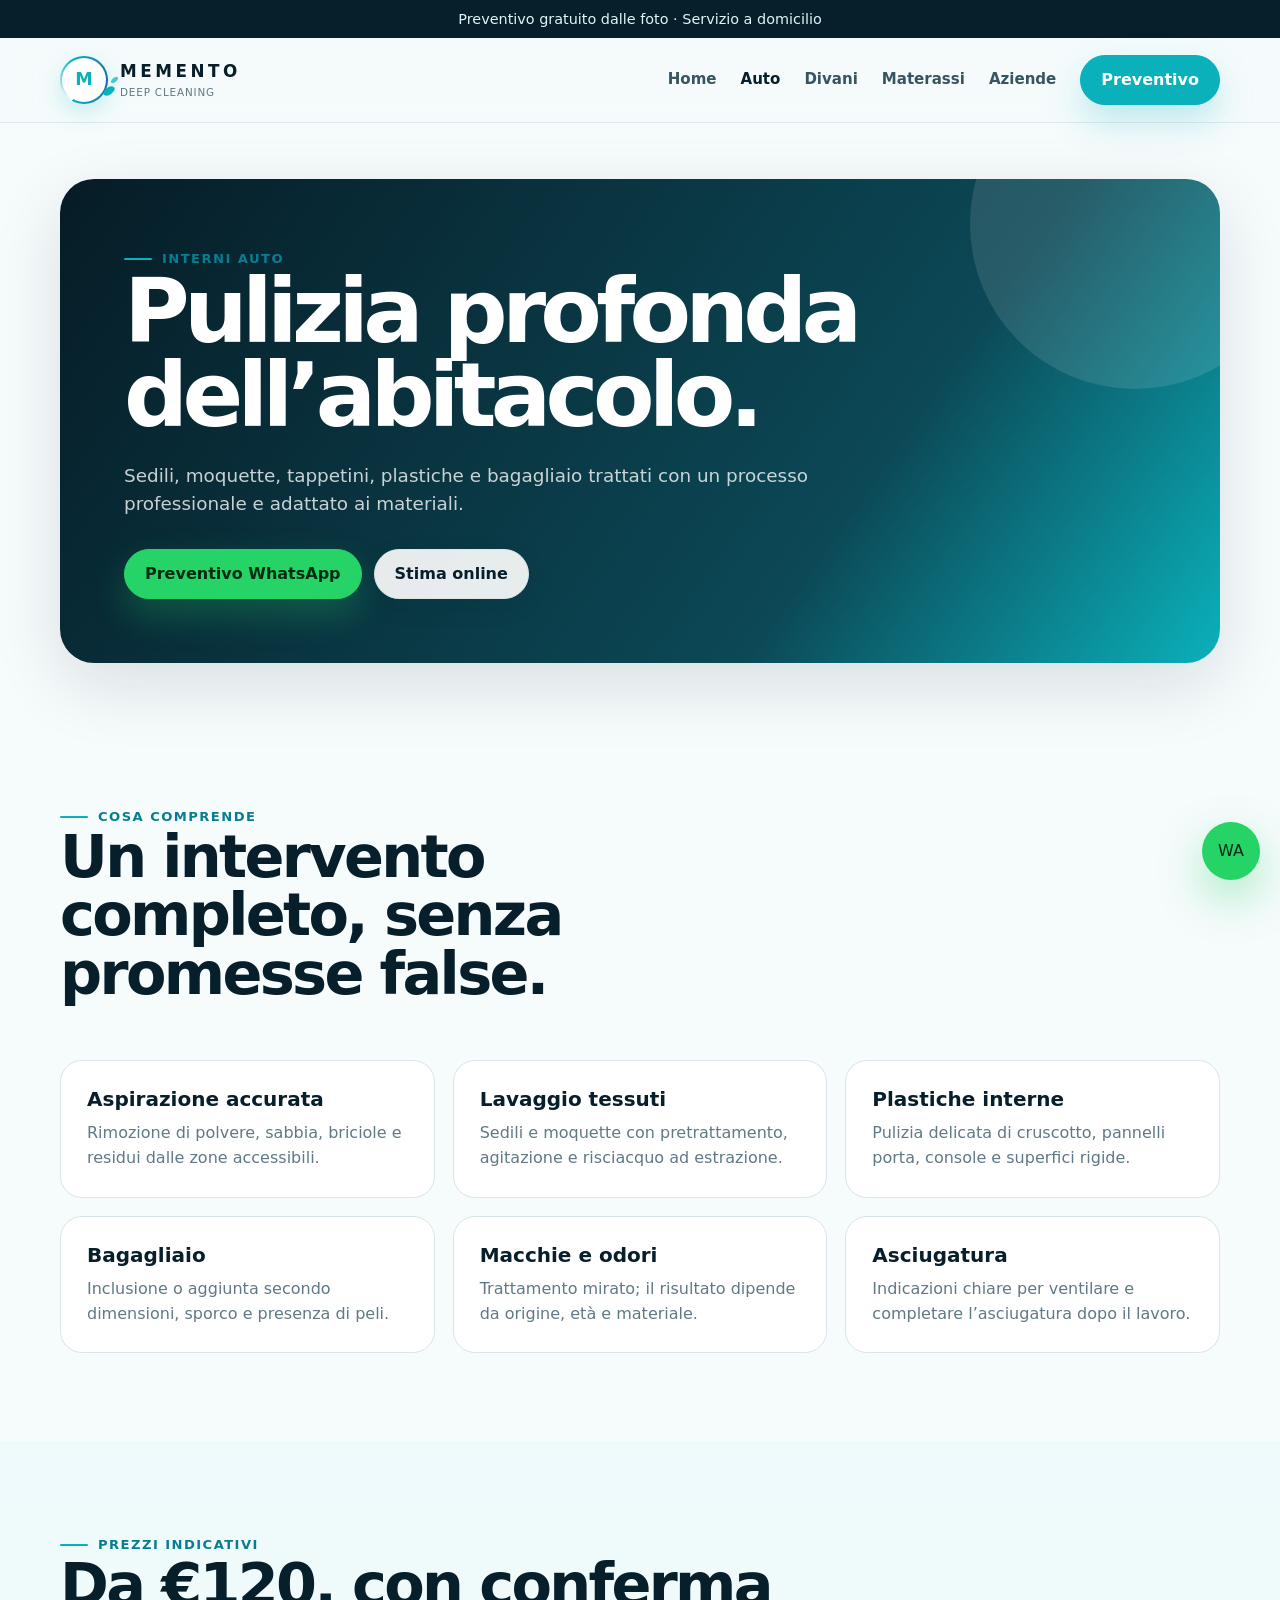
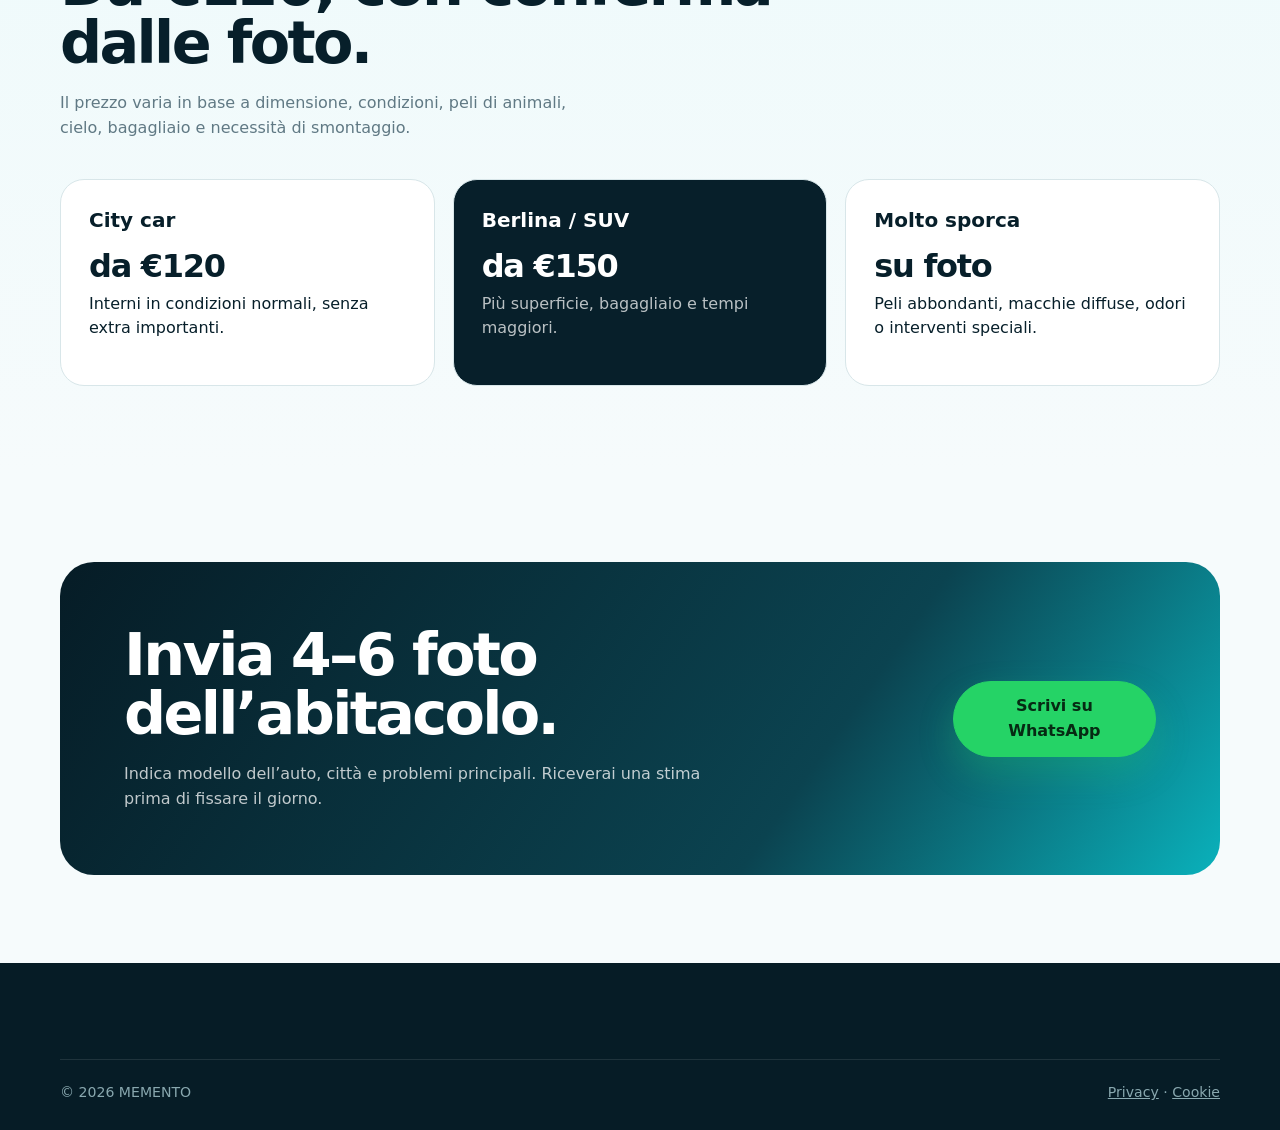
==== auto.html @ dbc5f95f "Add files via upload" ====
<!doctype html><html lang="it"><head><meta charset="utf-8"><meta name="viewport" content="width=device-width,initial-scale=1"><meta name="description" content="Pulizia professionale degli interni auto a domicilio tra Mantova, Brescia e Lago di Garda."><title>Interni auto | MEMENTO</title><link rel="stylesheet" href="styles.css"></head><body><div class="topbar"><div class="wrap">Preventivo gratuito dalle foto · Servizio a domicilio</div></div><header><div class="wrap nav"><a class="brand" href="index.html"><span class="brand-mark"><span>M</span></span><span class="brand-copy"><span class="brand-name">MEMENTO</span><span class="brand-sub">DEEP CLEANING</span></span></a><nav class="nav-links"><a href="index.html">Home</a><a class="active" href="auto.html">Auto</a><a href="divani.html">Divani</a><a href="materassi.html">Materassi</a><a href="aziende.html">Aziende</a><a class="btn primary" href="index.html#preventivo">Preventivo</a></nav><button class="menu-btn" aria-label="Apri menu" aria-expanded="false"><span></span></button></div></header><nav class="mobile-menu"><a href="index.html">Home</a><a href="auto.html">Interni auto</a><a href="divani.html">Divani</a><a href="materassi.html">Materassi</a><a href="aziende.html">Aziende</a></nav><main><section class="page-hero"><div class="wrap page-hero-shell"><span class="eyebrow">Interni auto</span><h1>Pulizia profonda dell’abitacolo.</h1><p>Sedili, moquette, tappetini, plastiche e bagagliaio trattati con un processo professionale e adattato ai materiali.</p><div class="hero-actions"><button class="btn wa js-wa" data-wa-message="Ciao, vorrei un preventivo per la pulizia degli interni auto. Posso inviare le foto?">Preventivo WhatsApp</button><a class="btn" href="index.html#preventivo?service=auto">Stima online</a></div></div></section><section class="section"><div class="wrap"><div class="section-head"><div><span class="eyebrow">Cosa comprende</span><h2>Un intervento completo, senza promesse false.</h2></div></div><div class="feature-grid"><div class="feature"><h3>Aspirazione accurata</h3><p>Rimozione di polvere, sabbia, briciole e residui dalle zone accessibili.</p></div><div class="feature"><h3>Lavaggio tessuti</h3><p>Sedili e moquette con pretrattamento, agitazione e risciacquo ad estrazione.</p></div><div class="feature"><h3>Plastiche interne</h3><p>Pulizia delicata di cruscotto, pannelli porta, console e superfici rigide.</p></div><div class="feature"><h3>Bagagliaio</h3><p>Inclusione o aggiunta secondo dimensioni, sporco e presenza di peli.</p></div><div class="feature"><h3>Macchie e odori</h3><p>Trattamento mirato; il risultato dipende da origine, età e materiale.</p></div><div class="feature"><h3>Asciugatura</h3><p>Indicazioni chiare per ventilare e completare l’asciugatura dopo il lavoro.</p></div></div></div></section><section class="section soft"><div class="wrap"><div class="section-head"><div><span class="eyebrow">Prezzi indicativi</span><h2>Da €120, con conferma dalle foto.</h2><p>Il prezzo varia in base a dimensione, condizioni, peli di animali, cielo, bagagliaio e necessità di smontaggio.</p></div></div><div class="pricing"><div class="price-card"><h3>City car</h3><div class="price-big">da €120</div><p>Interni in condizioni normali, senza extra importanti.</p></div><div class="price-card highlight"><h3>Berlina / SUV</h3><div class="price-big">da €150</div><p>Più superficie, bagagliaio e tempi maggiori.</p></div><div class="price-card"><h3>Molto sporca</h3><div class="price-big">su foto</div><p>Peli abbondanti, macchie diffuse, odori o interventi speciali.</p></div></div></div></section><section class="section"><div class="wrap cta"><div><h2>Invia 4–6 foto dell’abitacolo.</h2><p>Indica modello dell’auto, città e problemi principali. Riceverai una stima prima di fissare il giorno.</p></div><button class="btn wa js-wa" data-wa-message="Ciao, vorrei un preventivo per gli interni auto. Modello: ____. Zona: ____. Posso inviare le foto?">Scrivi su WhatsApp</button></div></section></main><footer><div class="wrap"><div class="footer-bottom"><span>© <span id="year"></span> MEMENTO</span><span><a href="privacy.html">Privacy</a> · <a href="cookie.html">Cookie</a></span></div></div></footer><button class="floating-wa js-wa" data-wa-message="Ciao, vorrei un preventivo per gli interni auto.">WA</button><div class="modal" id="wa-modal"><div class="modal-card"><div class="modal-head"><div><span class="eyebrow">WhatsApp</span><h3>Messaggio pronto</h3></div><button class="modal-close" id="wa-close">×</button></div><div class="message" id="wa-message"></div><div class="modal-actions"><button class="btn primary" id="wa-copy">Copia messaggio</button></div></div></div><div class="toast" id="toast"></div><script src="app.js"></script></body></html>
---- styles.css ----
:root{--ink:#071f2a;--ink2:#123844;--muted:#607984;--line:#d8e6e9;--paper:#f6fbfc;--card:#fff;--brand:#0ab1bb;--brand-dark:#087d91;--brand-soft:#dff7f8;--green:#25d366;--shadow:0 22px 70px rgba(7,31,42,.12);--radius:26px;--wrap:min(1160px,calc(100% - 36px))}*{box-sizing:border-box}html{scroll-behavior:smooth}body{margin:0;background:var(--paper);color:var(--ink);font-family:Inter,ui-sans-serif,system-ui,-apple-system,BlinkMacSystemFont,"Segoe UI",sans-serif;line-height:1.55;-webkit-font-smoothing:antialiased}body.menu-open{overflow:hidden}a{color:inherit}img,svg{display:block;max-width:100%}button,input,select,textarea{font:inherit}.wrap{width:var(--wrap);margin-inline:auto}.section{padding:88px 0}.soft{background:linear-gradient(180deg,#eefafb 0%,var(--paper) 100%)}.eyebrow{display:inline-flex;align-items:center;gap:10px;font-size:.82rem;font-weight:850;letter-spacing:.11em;text-transform:uppercase;color:var(--brand-dark)}.eyebrow:before{content:"";width:28px;height:2px;border-radius:99px;background:var(--brand)}h1,h2,h3,p{margin-top:0}h1{font-size:clamp(3rem,7vw,6rem);line-height:.94;letter-spacing:-.064em;font-weight:680;margin-bottom:24px}h2{font-size:clamp(2.1rem,4.6vw,4rem);line-height:1;letter-spacing:-.045em;font-weight:680;margin-bottom:18px}h3{font-size:1.25rem;line-height:1.2;margin-bottom:10px}.lead{font-size:clamp(1.04rem,1.4vw,1.22rem);color:var(--muted);max-width:62ch}.section-head{display:flex;justify-content:space-between;align-items:end;gap:32px;margin-bottom:38px}.section-head>div:first-child{max-width:730px}.section-head p{max-width:54ch;color:var(--muted);margin-bottom:0}.btn{display:inline-flex;align-items:center;justify-content:center;gap:10px;min-height:48px;padding:12px 20px;border:1px solid var(--line);border-radius:999px;background:rgba(255,255,255,.9);color:var(--ink);font-weight:780;text-decoration:none;transition:.2s ease;box-shadow:0 8px 28px rgba(7,31,42,.06);cursor:pointer}.btn:hover{transform:translateY(-2px);border-color:#b9d7dc;background:#fff}.btn.primary{background:var(--brand);border-color:var(--brand);color:#fff;box-shadow:0 16px 35px rgba(10,177,187,.25)}.btn.primary:hover{background:#079ba5}.btn.dark{background:var(--ink);border-color:var(--ink);color:#fff}.btn.wa{background:var(--green);border-color:var(--green);color:#062a13;box-shadow:0 16px 35px rgba(37,211,102,.25)}.btn svg{width:19px;height:19px}.topbar{background:var(--ink);color:#dff6f8;font-size:.9rem}.topbar .wrap{min-height:38px;display:flex;align-items:center;justify-content:center;text-align:center}header{position:sticky;top:0;z-index:50;background:rgba(246,251,252,.9);backdrop-filter:blur(18px);border-bottom:1px solid rgba(216,230,233,.8)}.nav{height:84px;display:flex;align-items:center;justify-content:space-between;gap:24px}.brand{display:inline-flex;align-items:center;gap:12px;text-decoration:none;min-width:max-content}.brand-mark{width:48px;height:48px;border-radius:50%;padding:2px;background:conic-gradient(from 210deg,#fff,var(--brand),#1268aa,var(--brand));position:relative;box-shadow:0 8px 25px rgba(10,177,187,.22)}.brand-mark:after,.brand-mark:before{content:"";position:absolute;background:var(--brand);border-radius:70% 30% 70% 30%}.brand-mark:after{width:8px;height:12px;right:-5px;bottom:7px;transform:rotate(35deg)}.brand-mark:before{width:5px;height:8px;right:-9px;bottom:20px;transform:rotate(35deg);opacity:.7}.brand-mark span{height:100%;display:grid;place-items:center;border-radius:inherit;background:#fff;color:var(--brand);font-weight:900;font-size:1.1rem}.brand-copy{display:grid;line-height:1}.brand-name{font-size:1.05rem;letter-spacing:.21em;font-weight:900}.brand-sub{font-size:.65rem;letter-spacing:.08em;color:var(--muted);margin-top:7px}.nav-links{display:flex;align-items:center;gap:24px}.nav-links>a:not(.btn){text-decoration:none;color:#375560;font-weight:720;font-size:.94rem}.nav-links>a:not(.btn):hover,.nav-links>a.active{color:var(--ink)}.menu-btn{display:none;width:46px;height:46px;border-radius:50%;border:1px solid var(--line);background:#fff;align-items:center;justify-content:center}.menu-btn span,.menu-btn:before,.menu-btn:after{content:"";display:block;width:20px;height:2px;background:var(--ink);border-radius:4px;transition:.2s}.menu-btn span{margin:4px 0}.mobile-menu{display:none}.hero{padding:34px 0 58px}.hero-shell{min-height:680px;border-radius:36px;overflow:hidden;background:linear-gradient(125deg,#061c26 0%,#0c3c49 56%,#10aeb7 100%);box-shadow:var(--shadow);position:relative;isolation:isolate}.hero-shell:before{content:"";position:absolute;inset:0;background:radial-gradient(circle at 80% 18%,rgba(255,255,255,.22),transparent 24%),radial-gradient(circle at 74% 75%,rgba(50,229,236,.22),transparent 32%);z-index:-1}.hero-grid{min-height:680px;display:grid;grid-template-columns:1.03fr .97fr;align-items:center;gap:24px;padding:64px}.hero-copy{color:#fff;max-width:690px}.hero-copy .eyebrow{color:#9ff5f6}.hero-copy h1{max-width:11ch}.hero-copy p{font-size:1.16rem;color:rgba(255,255,255,.78);max-width:59ch}.hero-actions{display:flex;flex-wrap:wrap;gap:12px;margin-top:30px}.hero-proof{display:flex;flex-wrap:wrap;gap:14px 24px;margin-top:28px;color:rgba(255,255,255,.8);font-size:.95rem}.hero-proof b{color:#8af4d2}.hero-visual{position:relative;align-self:stretch;min-height:540px}.clean-card{position:absolute;right:4%;top:9%;width:min(430px,92%);aspect-ratio:4/5;border-radius:34px;background:linear-gradient(145deg,#f8ffff,#d7f6f7);box-shadow:0 30px 80px rgba(0,0,0,.28);overflow:hidden;border:1px solid rgba(255,255,255,.55)}.clean-card:before{content:"";position:absolute;inset:0;background:linear-gradient(90deg,rgba(54,74,78,.36) 0 43%,transparent 43%);mix-blend-mode:multiply;opacity:.44}.sofa{position:absolute;left:8%;right:8%;bottom:10%;height:46%}.sofa>*{position:absolute;background:#edf8f8;border:1px solid #c4dde0;box-shadow:inset 0 -20px 36px rgba(28,96,106,.08)}.sofa-back{left:8%;right:8%;top:0;height:54%;border-radius:26px 26px 13px 13px}.sofa-seat{left:9%;right:9%;top:46%;height:35%;border-radius:12px 12px 24px 24px}.sofa-arm{width:19%;height:55%;bottom:2%;border-radius:19px}.sofa-arm.left{left:0}.sofa-arm.right{right:0}.stain{position:absolute;border-radius:50%;background:rgba(85,74,55,.27);filter:blur(2px)}.stain.one{width:74px;height:42px;left:23%;top:47%;transform:rotate(-18deg)}.stain.two{width:42px;height:28px;left:13%;top:24%;transform:rotate(15deg)}.clean-line{position:absolute;top:0;bottom:0;left:43%;width:3px;background:rgba(255,255,255,.85);box-shadow:0 0 28px rgba(255,255,255,.8)}.clean-line:after{content:"PRIMA / DOPO";position:absolute;top:28px;left:50%;transform:translateX(-50%);background:#fff;color:var(--ink);font-size:.7rem;font-weight:900;letter-spacing:.1em;white-space:nowrap;padding:8px 12px;border-radius:999px}.bubble{position:absolute;border-radius:50%;border:1px solid rgba(255,255,255,.55);background:rgba(255,255,255,.12);backdrop-filter:blur(6px)}.bubble.b1{width:94px;height:94px;right:1%;bottom:12%}.bubble.b2{width:52px;height:52px;left:8%;top:14%}.bubble.b3{width:26px;height:26px;right:12%;top:5%}.trust-strip{display:grid;grid-template-columns:repeat(4,1fr);gap:1px;margin-top:22px;border:1px solid var(--line);border-radius:24px;overflow:hidden;background:var(--line)}.trust-item{background:#fff;padding:22px 24px}.trust-item strong{display:block;font-size:1.02rem}.trust-item span{display:block;color:var(--muted);font-size:.9rem;margin-top:5px}.cards{display:grid;grid-template-columns:repeat(3,1fr);gap:20px}.service-card{display:flex;flex-direction:column;min-height:440px;border-radius:var(--radius);background:var(--card);border:1px solid var(--line);overflow:hidden;box-shadow:0 15px 50px rgba(7,31,42,.07);text-decoration:none;transition:.2s}.service-card:hover{transform:translateY(-5px);box-shadow:0 24px 70px rgba(7,31,42,.12)}.service-visual{height:220px;position:relative;overflow:hidden;background:linear-gradient(135deg,#dff7f8,#a9e8ec)}.service-visual.auto{background:linear-gradient(135deg,#dbeaf3,#6fb4cf)}.service-visual.mattress{background:linear-gradient(135deg,#f2efff,#b7abe8)}.service-visual:before{content:"";position:absolute;inset:18% 10%;border-radius:28px;background:rgba(255,255,255,.55);box-shadow:inset 0 0 0 1px rgba(255,255,255,.65),0 20px 45px rgba(7,31,42,.13)}.service-visual:after{content:"";position:absolute;left:20%;right:20%;bottom:20%;height:28%;border-radius:14px;background:rgba(255,255,255,.82);box-shadow:0 10px 22px rgba(7,31,42,.12)}.service-card-body{display:flex;flex:1;flex-direction:column;padding:26px}.price{font-size:1.1rem;font-weight:900;color:var(--brand-dark);margin-bottom:12px}.service-card p{color:var(--muted)}.service-card .arrow{margin-top:auto;font-weight:850;color:var(--brand-dark)}.b2b{display:grid;grid-template-columns:.9fr 1.1fr;gap:24px;align-items:stretch}.b2b-copy,.b2b-panel{border-radius:32px;padding:44px;border:1px solid var(--line);background:#fff;box-shadow:0 15px 50px rgba(7,31,42,.07)}.b2b-panel{background:var(--ink);color:#fff}.b2b-panel p{color:rgba(255,255,255,.72)}.check-grid{display:grid;grid-template-columns:repeat(2,1fr);gap:12px;margin-top:28px}.check{padding:15px 16px;border-radius:16px;background:rgba(255,255,255,.08);border:1px solid rgba(255,255,255,.11);font-weight:720}.steps{display:grid;grid-template-columns:repeat(4,1fr);gap:18px;counter-reset:step}.step{padding:26px;border-radius:22px;background:#fff;border:1px solid var(--line);counter-increment:step}.step:before{content:"0" counter(step);display:block;font-weight:900;color:var(--brand);margin-bottom:22px}.compare-shell{display:grid;grid-template-columns:1fr 1fr;gap:24px;align-items:center}.compare{height:480px;border-radius:30px;position:relative;overflow:hidden;background:linear-gradient(135deg,#b2c9cf,#e9f7f8);border:1px solid var(--line);box-shadow:var(--shadow)}.compare:before,.compare:after{content:"";position:absolute;inset:0}.compare:before{background:linear-gradient(90deg,rgba(88,70,49,.38),transparent 45%)}.compare:after{left:50%;width:3px;background:#fff;box-shadow:0 0 28px #fff}.compare-labels{position:absolute;inset:22px;display:flex;justify-content:space-between;z-index:2}.compare-labels span{background:rgba(255,255,255,.9);padding:8px 12px;border-radius:999px;font-size:.75rem;font-weight:900;letter-spacing:.09em}.quote-grid{display:grid;grid-template-columns:.92fr 1.08fr;gap:28px}.quote-copy{padding:44px;border-radius:30px;background:var(--ink);color:#fff}.quote-copy p{color:rgba(255,255,255,.72)}.quote-form{padding:32px;border-radius:30px;background:#fff;border:1px solid var(--line);box-shadow:0 15px 50px rgba(7,31,42,.08)}.form-grid{display:grid;grid-template-columns:repeat(2,1fr);gap:16px}.field{display:grid;gap:7px}.field.full{grid-column:1/-1}.field label{font-weight:780;font-size:.91rem}.field input,.field select,.field textarea{width:100%;min-height:50px;border:1px solid var(--line);border-radius:15px;background:#fafeff;padding:12px 14px;color:var(--ink);outline:none}.field textarea{min-height:100px;resize:vertical}.field input:focus,.field select:focus,.field textarea:focus{border-color:var(--brand);box-shadow:0 0 0 4px rgba(10,177,187,.1)}.checks{display:grid;grid-template-columns:repeat(2,1fr);gap:10px}.check-input{display:flex;align-items:center;gap:10px;padding:12px;border-radius:14px;border:1px solid var(--line);background:#fafeff}.estimate{display:flex;align-items:center;justify-content:space-between;gap:18px;padding:18px 20px;border-radius:18px;background:var(--brand-soft);margin:20px 0}.estimate strong{font-size:1.6rem}.faq{display:grid;gap:12px}.faq details{background:#fff;border:1px solid var(--line);border-radius:18px;padding:18px 20px}.faq summary{cursor:pointer;font-weight:820}.faq p{color:var(--muted);margin:14px 0 0}.page-hero{padding:56px 0 50px}.page-hero-shell{border-radius:34px;background:linear-gradient(125deg,#061c26,#0c4856 68%,#0ab1bb);color:#fff;padding:64px;box-shadow:var(--shadow);position:relative;overflow:hidden}.page-hero-shell:after{content:"";position:absolute;width:330px;height:330px;border-radius:50%;right:-80px;top:-120px;background:rgba(255,255,255,.11)}.page-hero h1{max-width:12ch}.page-hero p{color:rgba(255,255,255,.78);max-width:62ch;font-size:1.15rem}.feature-grid{display:grid;grid-template-columns:repeat(3,1fr);gap:18px}.feature{padding:26px;border-radius:22px;background:#fff;border:1px solid var(--line)}.feature p{color:var(--muted);margin-bottom:0}.pricing{display:grid;grid-template-columns:repeat(3,1fr);gap:18px}.price-card{padding:28px;border-radius:24px;background:#fff;border:1px solid var(--line)}.price-card.highlight{background:var(--ink);color:#fff}.price-card.highlight p{color:rgba(255,255,255,.72)}.price-big{font-size:2rem;font-weight:900;letter-spacing:-.04em}.content-narrow{max-width:820px}.legal{padding:28px;border-radius:24px;background:#fff;border:1px solid var(--line)}.legal h2{font-size:1.7rem;margin-top:32px}.legal h2:first-child{margin-top:0}.legal p,.legal li{color:#4f6b75}.cta{padding:64px;border-radius:34px;background:linear-gradient(125deg,#061c26,#0b4350 65%,#0ab1bb);color:#fff;display:flex;align-items:center;justify-content:space-between;gap:32px}.cta p{color:rgba(255,255,255,.75);margin-bottom:0;max-width:58ch}footer{background:#061c26;color:#dff6f8;padding:58px 0 26px}.footer-grid{display:grid;grid-template-columns:1.2fr repeat(3,.8fr);gap:36px}.footer-grid h3{font-size:1rem}.footer-grid a{display:block;text-decoration:none;color:#a9c6cc;margin:9px 0}.footer-grid a:hover{color:#fff}.footer-copy{color:#a9c6cc;max-width:44ch}.footer-bottom{display:flex;justify-content:space-between;gap:20px;border-top:1px solid rgba(255,255,255,.1);padding-top:22px;margin-top:38px;color:#89a8af;font-size:.88rem}.floating-wa{position:fixed;right:20px;bottom:20px;z-index:42;width:58px;height:58px;border:0;border-radius:50%;background:var(--green);color:#062a13;display:grid;place-items:center;box-shadow:0 18px 45px rgba(37,211,102,.38)}.floating-wa svg{width:27px}.modal{position:fixed;inset:0;z-index:100;display:none;place-items:center;padding:20px;background:rgba(3,18,24,.66);backdrop-filter:blur(7px)}.modal.open{display:grid}.modal-card{width:min(560px,100%);border-radius:26px;background:#fff;padding:28px;box-shadow:0 30px 90px rgba(0,0,0,.28)}.modal-head{display:flex;justify-content:space-between;gap:20px;align-items:start}.modal-close{border:1px solid var(--line);background:#fff;width:40px;height:40px;border-radius:50%;font-size:1.3rem}.message{white-space:pre-wrap;background:#f0f8f9;border:1px solid var(--line);border-radius:16px;padding:16px;color:#365560;max-height:260px;overflow:auto}.modal-actions{display:flex;gap:10px;flex-wrap:wrap;margin-top:18px}.toast{position:fixed;left:50%;bottom:26px;z-index:120;transform:translate(-50%,18px);opacity:0;pointer-events:none;background:var(--ink);color:#fff;padding:12px 16px;border-radius:999px;transition:.2s}.toast.show{opacity:1;transform:translate(-50%,0)}.cookie{position:fixed;left:18px;right:18px;bottom:18px;z-index:90;display:none;align-items:center;justify-content:space-between;gap:18px;width:min(900px,calc(100% - 36px));margin:auto;padding:16px 18px;border-radius:20px;background:#fff;border:1px solid var(--line);box-shadow:var(--shadow)}.cookie.show{display:flex}.cookie p{margin:0;color:var(--muted);font-size:.9rem}@media(max-width:1000px){.nav-links{display:none}.menu-btn{display:flex;flex-direction:column}.mobile-menu{position:fixed;inset:123px 0 0;z-index:49;background:rgba(246,251,252,.98);padding:24px 18px;display:none}.mobile-menu.open{display:grid;align-content:start;gap:10px}.mobile-menu a{padding:15px 18px;border-radius:16px;background:#fff;border:1px solid var(--line);font-weight:800;text-decoration:none}.hero-grid{grid-template-columns:1fr;padding:50px;min-height:auto}.hero-visual{min-height:480px}.hero-copy h1{max-width:12ch}.trust-strip{grid-template-columns:repeat(2,1fr)}.cards,.feature-grid,.pricing{grid-template-columns:repeat(2,1fr)}.b2b,.compare-shell,.quote-grid{grid-template-columns:1fr}.steps{grid-template-columns:repeat(2,1fr)}.footer-grid{grid-template-columns:repeat(2,1fr)}}@media(max-width:680px){:root{--wrap:min(100% - 24px,1160px)}.section{padding:66px 0}.topbar .wrap{min-height:34px}.nav{height:74px}.mobile-menu{inset:109px 0 0}.brand-sub{display:none}.brand-mark{width:42px;height:42px}.section-head{display:block}.section-head .btn{margin-top:18px}.hero{padding-top:18px}.hero-shell{border-radius:26px;min-height:auto}.hero-grid{padding:34px 24px}.hero-copy h1{font-size:clamp(2.75rem,14vw,4.4rem)}.hero-visual{min-height:390px}.clean-card{top:6%;right:2%;width:96%}.hero-actions .btn{width:100%}.trust-strip{grid-template-columns:1fr}.cards,.feature-grid,.pricing,.steps,.form-grid,.checks,.check-grid{grid-template-columns:1fr}.service-card{min-height:390px}.b2b-copy,.b2b-panel,.quote-copy,.quote-form{padding:28px}.compare{height:360px}.page-hero{padding-top:24px}.page-hero-shell{padding:38px 24px;border-radius:26px}.page-hero h1{font-size:clamp(2.75rem,14vw,4.5rem)}.cta{padding:38px 24px;display:block}.cta .btn{margin-top:24px;width:100%}.footer-grid{grid-template-columns:1fr}.footer-bottom{display:block}.footer-bottom span{display:block;margin:8px 0}.cookie{display:none;align-items:stretch;flex-direction:column}.cookie.show{display:flex}.floating-wa{width:54px;height:54px;right:14px;bottom:14px}}
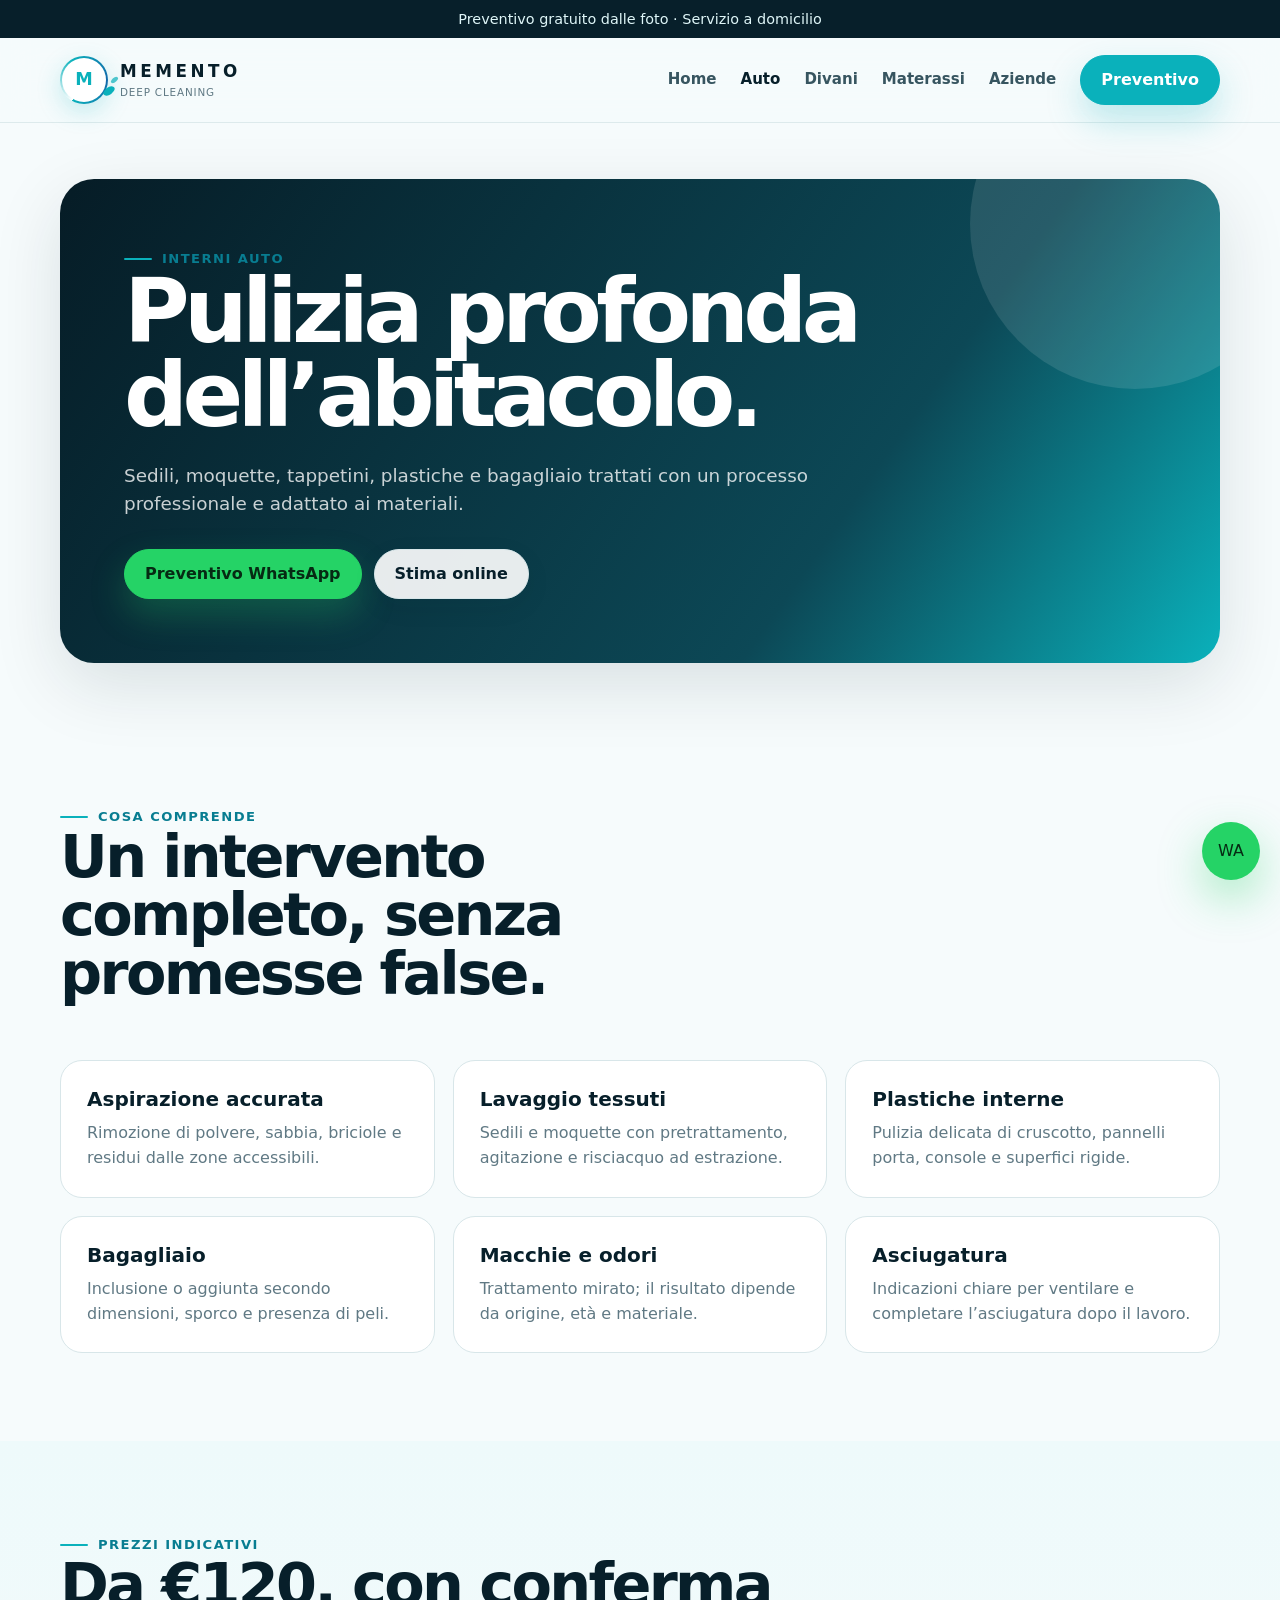
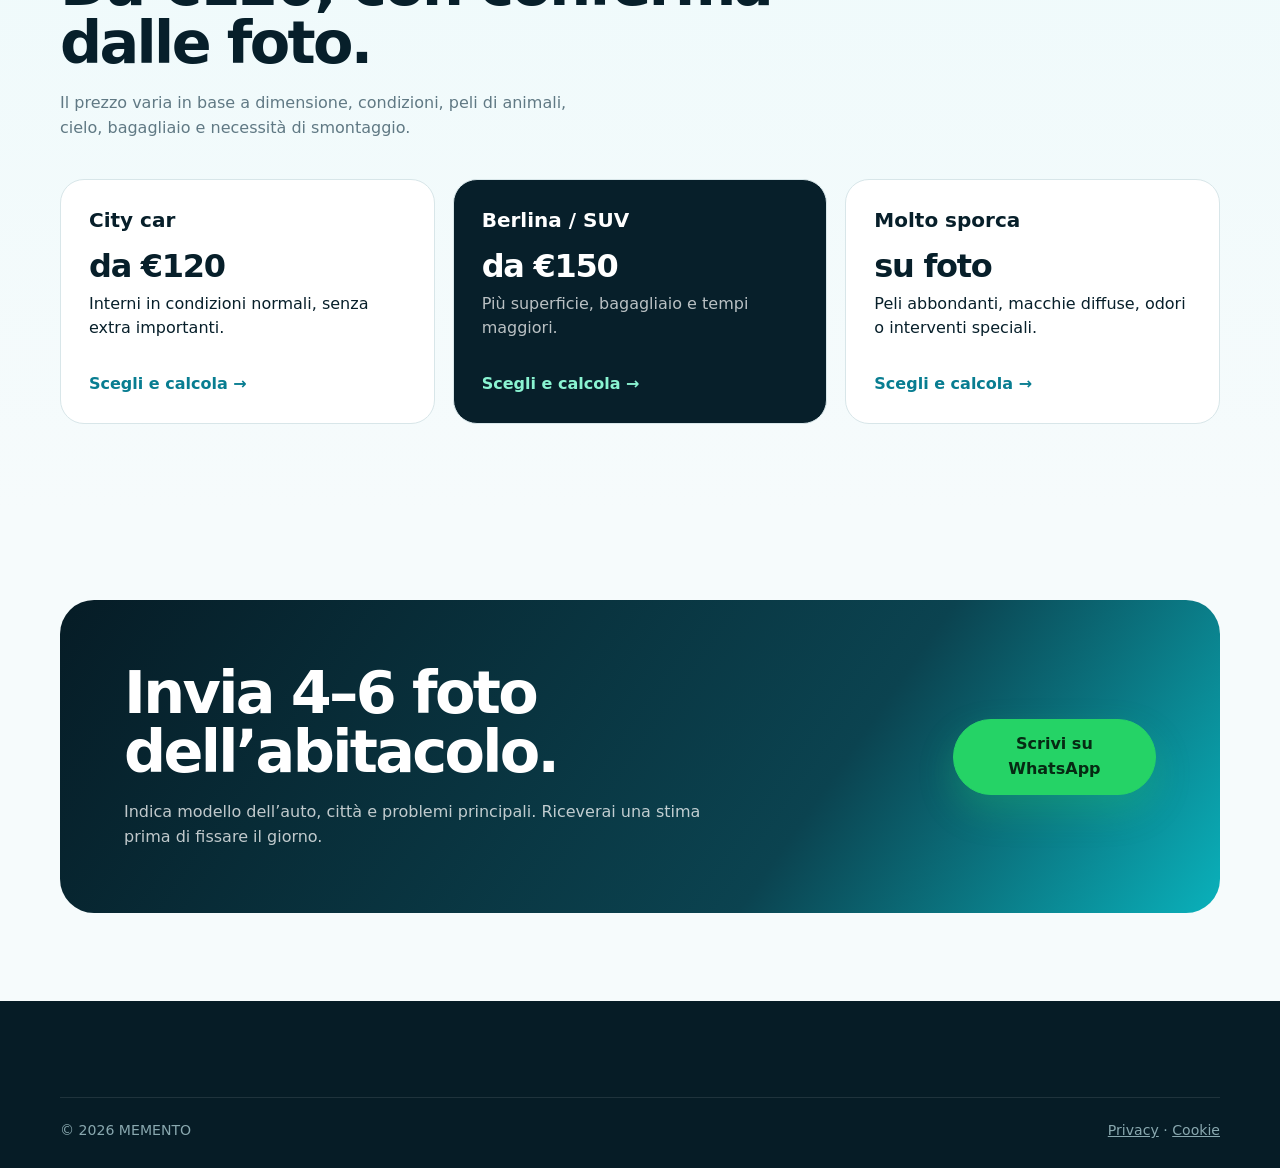
==== commit 4dc731be: "Add files via upload" ====
--- a/auto.html
+++ b/auto.html
@@ -1 +1 @@
-<!doctype html><html lang="it"><head><meta charset="utf-8"><meta name="viewport" content="width=device-width,initial-scale=1"><meta name="description" content="Pulizia professionale degli interni auto a domicilio tra Mantova, Brescia e Lago di Garda."><title>Interni auto | MEMENTO</title><link rel="stylesheet" href="styles.css"></head><body><div class="topbar"><div class="wrap">Preventivo gratuito dalle foto · Servizio a domicilio</div></div><header><div class="wrap nav"><a class="brand" href="index.html"><span class="brand-mark"><span>M</span></span><span class="brand-copy"><span class="brand-name">MEMENTO</span><span class="brand-sub">DEEP CLEANING</span></span></a><nav class="nav-links"><a href="index.html">Home</a><a class="active" href="auto.html">Auto</a><a href="divani.html">Divani</a><a href="materassi.html">Materassi</a><a href="aziende.html">Aziende</a><a class="btn primary" href="index.html#preventivo">Preventivo</a></nav><button class="menu-btn" aria-label="Apri menu" aria-expanded="false"><span></span></button></div></header><nav class="mobile-menu"><a href="index.html">Home</a><a href="auto.html">Interni auto</a><a href="divani.html">Divani</a><a href="materassi.html">Materassi</a><a href="aziende.html">Aziende</a></nav><main><section class="page-hero"><div class="wrap page-hero-shell"><span class="eyebrow">Interni auto</span><h1>Pulizia profonda dell’abitacolo.</h1><p>Sedili, moquette, tappetini, plastiche e bagagliaio trattati con un processo professionale e adattato ai materiali.</p><div class="hero-actions"><button class="btn wa js-wa" data-wa-message="Ciao, vorrei un preventivo per la pulizia degli interni auto. Posso inviare le foto?">Preventivo WhatsApp</button><a class="btn" href="index.html#preventivo?service=auto">Stima online</a></div></div></section><section class="section"><div class="wrap"><div class="section-head"><div><span class="eyebrow">Cosa comprende</span><h2>Un intervento completo, senza promesse false.</h2></div></div><div class="feature-grid"><div class="feature"><h3>Aspirazione accurata</h3><p>Rimozione di polvere, sabbia, briciole e residui dalle zone accessibili.</p></div><div class="feature"><h3>Lavaggio tessuti</h3><p>Sedili e moquette con pretrattamento, agitazione e risciacquo ad estrazione.</p></div><div class="feature"><h3>Plastiche interne</h3><p>Pulizia delicata di cruscotto, pannelli porta, console e superfici rigide.</p></div><div class="feature"><h3>Bagagliaio</h3><p>Inclusione o aggiunta secondo dimensioni, sporco e presenza di peli.</p></div><div class="feature"><h3>Macchie e odori</h3><p>Trattamento mirato; il risultato dipende da origine, età e materiale.</p></div><div class="feature"><h3>Asciugatura</h3><p>Indicazioni chiare per ventilare e completare l’asciugatura dopo il lavoro.</p></div></div></div></section><section class="section soft"><div class="wrap"><div class="section-head"><div><span class="eyebrow">Prezzi indicativi</span><h2>Da €120, con conferma dalle foto.</h2><p>Il prezzo varia in base a dimensione, condizioni, peli di animali, cielo, bagagliaio e necessità di smontaggio.</p></div></div><div class="pricing"><div class="price-card"><h3>City car</h3><div class="price-big">da €120</div><p>Interni in condizioni normali, senza extra importanti.</p></div><div class="price-card highlight"><h3>Berlina / SUV</h3><div class="price-big">da €150</div><p>Più superficie, bagagliaio e tempi maggiori.</p></div><div class="price-card"><h3>Molto sporca</h3><div class="price-big">su foto</div><p>Peli abbondanti, macchie diffuse, odori o interventi speciali.</p></div></div></div></section><section class="section"><div class="wrap cta"><div><h2>Invia 4–6 foto dell’abitacolo.</h2><p>Indica modello dell’auto, città e problemi principali. Riceverai una stima prima di fissare il giorno.</p></div><button class="btn wa js-wa" data-wa-message="Ciao, vorrei un preventivo per gli interni auto. Modello: ____. Zona: ____. Posso inviare le foto?">Scrivi su WhatsApp</button></div></section></main><footer><div class="wrap"><div class="footer-bottom"><span>© <span id="year"></span> MEMENTO</span><span><a href="privacy.html">Privacy</a> · <a href="cookie.html">Cookie</a></span></div></div></footer><button class="floating-wa js-wa" data-wa-message="Ciao, vorrei un preventivo per gli interni auto.">WA</button><div class="modal" id="wa-modal"><div class="modal-card"><div class="modal-head"><div><span class="eyebrow">WhatsApp</span><h3>Messaggio pronto</h3></div><button class="modal-close" id="wa-close">×</button></div><div class="message" id="wa-message"></div><div class="modal-actions"><button class="btn primary" id="wa-copy">Copia messaggio</button></div></div></div><div class="toast" id="toast"></div><script src="app.js"></script></body></html>
+<!doctype html><html lang="it"><head><meta charset="utf-8"><meta name="viewport" content="width=device-width,initial-scale=1"><meta name="description" content="Pulizia professionale degli interni auto a domicilio tra Mantova, Brescia e Lago di Garda."><title>Interni auto | MEMENTO</title><link rel="stylesheet" href="styles.css"></head><body><div class="topbar"><div class="wrap">Preventivo gratuito dalle foto · Servizio a domicilio</div></div><header><div class="wrap nav"><a class="brand" href="index.html"><span class="brand-mark"><span>M</span></span><span class="brand-copy"><span class="brand-name">MEMENTO</span><span class="brand-sub">DEEP CLEANING</span></span></a><nav class="nav-links"><a href="index.html">Home</a><a class="active" href="auto.html">Auto</a><a href="divani.html">Divani</a><a href="materassi.html">Materassi</a><a href="aziende.html">Aziende</a><a class="btn primary" href="index.html#preventivo">Preventivo</a></nav><button class="menu-btn" aria-label="Apri menu" aria-expanded="false"><span></span></button></div></header><nav class="mobile-menu"><a href="index.html">Home</a><a href="auto.html">Interni auto</a><a href="divani.html">Divani</a><a href="materassi.html">Materassi</a><a href="aziende.html">Aziende</a></nav><main><section class="page-hero"><div class="wrap page-hero-shell"><span class="eyebrow">Interni auto</span><h1>Pulizia profonda dell’abitacolo.</h1><p>Sedili, moquette, tappetini, plastiche e bagagliaio trattati con un processo professionale e adattato ai materiali.</p><div class="hero-actions"><button class="btn wa js-wa" data-wa-message="Ciao, vorrei un preventivo per la pulizia degli interni auto. Posso inviare le foto?">Preventivo WhatsApp</button><a class="btn" href="index.html?service=auto#preventivo">Stima online</a></div></div></section><section class="section"><div class="wrap"><div class="section-head"><div><span class="eyebrow">Cosa comprende</span><h2>Un intervento completo, senza promesse false.</h2></div></div><div class="feature-grid"><div class="feature"><h3>Aspirazione accurata</h3><p>Rimozione di polvere, sabbia, briciole e residui dalle zone accessibili.</p></div><div class="feature"><h3>Lavaggio tessuti</h3><p>Sedili e moquette con pretrattamento, agitazione e risciacquo ad estrazione.</p></div><div class="feature"><h3>Plastiche interne</h3><p>Pulizia delicata di cruscotto, pannelli porta, console e superfici rigide.</p></div><div class="feature"><h3>Bagagliaio</h3><p>Inclusione o aggiunta secondo dimensioni, sporco e presenza di peli.</p></div><div class="feature"><h3>Macchie e odori</h3><p>Trattamento mirato; il risultato dipende da origine, età e materiale.</p></div><div class="feature"><h3>Asciugatura</h3><p>Indicazioni chiare per ventilare e completare l’asciugatura dopo il lavoro.</p></div></div></div></section><section class="section soft"><div class="wrap"><div class="section-head"><div><span class="eyebrow">Prezzi indicativi</span><h2>Da €120, con conferma dalle foto.</h2><p>Il prezzo varia in base a dimensione, condizioni, peli di animali, cielo, bagagliaio e necessità di smontaggio.</p></div></div><div class="pricing"><a class="price-card price-option" href="index.html?service=auto&size=small&condition=normal#preventivo"><h3>City car</h3><div class="price-big">da €120</div><p>Interni in condizioni normali, senza extra importanti.</p></a><a class="price-card price-option highlight" href="index.html?service=auto&size=medium&condition=normal#preventivo"><h3>Berlina / SUV</h3><div class="price-big">da €150</div><p>Più superficie, bagagliaio e tempi maggiori.</p></a><a class="price-card price-option" href="index.html?service=auto&size=medium&condition=heavy&stains=1#preventivo"><h3>Molto sporca</h3><div class="price-big">su foto</div><p>Peli abbondanti, macchie diffuse, odori o interventi speciali.</p></a></div></div></section><section class="section"><div class="wrap cta"><div><h2>Invia 4–6 foto dell’abitacolo.</h2><p>Indica modello dell’auto, città e problemi principali. Riceverai una stima prima di fissare il giorno.</p></div><button class="btn wa js-wa" data-wa-message="Ciao, vorrei un preventivo per gli interni auto. Modello: ____. Zona: ____. Posso inviare le foto?">Scrivi su WhatsApp</button></div></section></main><footer><div class="wrap"><div class="footer-bottom"><span>© <span id="year"></span> MEMENTO</span><span><a href="privacy.html">Privacy</a> · <a href="cookie.html">Cookie</a></span></div></div></footer><button class="floating-wa js-wa" data-wa-message="Ciao, vorrei un preventivo per gli interni auto.">WA</button><div class="modal" id="wa-modal"><div class="modal-card"><div class="modal-head"><div><span class="eyebrow">WhatsApp</span><h3>Messaggio pronto</h3></div><button class="modal-close" id="wa-close">×</button></div><div class="message" id="wa-message"></div><div class="modal-actions"><button class="btn primary" id="wa-copy">Copia messaggio</button></div></div></div><div class="toast" id="toast"></div><script src="app.js"></script></body></html>
--- a/styles.css
+++ b/styles.css
@@ -1 +1,2 @@
 :root{--ink:#071f2a;--ink2:#123844;--muted:#607984;--line:#d8e6e9;--paper:#f6fbfc;--card:#fff;--brand:#0ab1bb;--brand-dark:#087d91;--brand-soft:#dff7f8;--green:#25d366;--shadow:0 22px 70px rgba(7,31,42,.12);--radius:26px;--wrap:min(1160px,calc(100% - 36px))}*{box-sizing:border-box}html{scroll-behavior:smooth}body{margin:0;background:var(--paper);color:var(--ink);font-family:Inter,ui-sans-serif,system-ui,-apple-system,BlinkMacSystemFont,"Segoe UI",sans-serif;line-height:1.55;-webkit-font-smoothing:antialiased}body.menu-open{overflow:hidden}a{color:inherit}img,svg{display:block;max-width:100%}button,input,select,textarea{font:inherit}.wrap{width:var(--wrap);margin-inline:auto}.section{padding:88px 0}.soft{background:linear-gradient(180deg,#eefafb 0%,var(--paper) 100%)}.eyebrow{display:inline-flex;align-items:center;gap:10px;font-size:.82rem;font-weight:850;letter-spacing:.11em;text-transform:uppercase;color:var(--brand-dark)}.eyebrow:before{content:"";width:28px;height:2px;border-radius:99px;background:var(--brand)}h1,h2,h3,p{margin-top:0}h1{font-size:clamp(3rem,7vw,6rem);line-height:.94;letter-spacing:-.064em;font-weight:680;margin-bottom:24px}h2{font-size:clamp(2.1rem,4.6vw,4rem);line-height:1;letter-spacing:-.045em;font-weight:680;margin-bottom:18px}h3{font-size:1.25rem;line-height:1.2;margin-bottom:10px}.lead{font-size:clamp(1.04rem,1.4vw,1.22rem);color:var(--muted);max-width:62ch}.section-head{display:flex;justify-content:space-between;align-items:end;gap:32px;margin-bottom:38px}.section-head>div:first-child{max-width:730px}.section-head p{max-width:54ch;color:var(--muted);margin-bottom:0}.btn{display:inline-flex;align-items:center;justify-content:center;gap:10px;min-height:48px;padding:12px 20px;border:1px solid var(--line);border-radius:999px;background:rgba(255,255,255,.9);color:var(--ink);font-weight:780;text-decoration:none;transition:.2s ease;box-shadow:0 8px 28px rgba(7,31,42,.06);cursor:pointer}.btn:hover{transform:translateY(-2px);border-color:#b9d7dc;background:#fff}.btn.primary{background:var(--brand);border-color:var(--brand);color:#fff;box-shadow:0 16px 35px rgba(10,177,187,.25)}.btn.primary:hover{background:#079ba5}.btn.dark{background:var(--ink);border-color:var(--ink);color:#fff}.btn.wa{background:var(--green);border-color:var(--green);color:#062a13;box-shadow:0 16px 35px rgba(37,211,102,.25)}.btn svg{width:19px;height:19px}.topbar{background:var(--ink);color:#dff6f8;font-size:.9rem}.topbar .wrap{min-height:38px;display:flex;align-items:center;justify-content:center;text-align:center}header{position:sticky;top:0;z-index:50;background:rgba(246,251,252,.9);backdrop-filter:blur(18px);border-bottom:1px solid rgba(216,230,233,.8)}.nav{height:84px;display:flex;align-items:center;justify-content:space-between;gap:24px}.brand{display:inline-flex;align-items:center;gap:12px;text-decoration:none;min-width:max-content}.brand-mark{width:48px;height:48px;border-radius:50%;padding:2px;background:conic-gradient(from 210deg,#fff,var(--brand),#1268aa,var(--brand));position:relative;box-shadow:0 8px 25px rgba(10,177,187,.22)}.brand-mark:after,.brand-mark:before{content:"";position:absolute;background:var(--brand);border-radius:70% 30% 70% 30%}.brand-mark:after{width:8px;height:12px;right:-5px;bottom:7px;transform:rotate(35deg)}.brand-mark:before{width:5px;height:8px;right:-9px;bottom:20px;transform:rotate(35deg);opacity:.7}.brand-mark span{height:100%;display:grid;place-items:center;border-radius:inherit;background:#fff;color:var(--brand);font-weight:900;font-size:1.1rem}.brand-copy{display:grid;line-height:1}.brand-name{font-size:1.05rem;letter-spacing:.21em;font-weight:900}.brand-sub{font-size:.65rem;letter-spacing:.08em;color:var(--muted);margin-top:7px}.nav-links{display:flex;align-items:center;gap:24px}.nav-links>a:not(.btn){text-decoration:none;color:#375560;font-weight:720;font-size:.94rem}.nav-links>a:not(.btn):hover,.nav-links>a.active{color:var(--ink)}.menu-btn{display:none;width:46px;height:46px;border-radius:50%;border:1px solid var(--line);background:#fff;align-items:center;justify-content:center}.menu-btn span,.menu-btn:before,.menu-btn:after{content:"";display:block;width:20px;height:2px;background:var(--ink);border-radius:4px;transition:.2s}.menu-btn span{margin:4px 0}.mobile-menu{display:none}.hero{padding:34px 0 58px}.hero-shell{min-height:680px;border-radius:36px;overflow:hidden;background:linear-gradient(125deg,#061c26 0%,#0c3c49 56%,#10aeb7 100%);box-shadow:var(--shadow);position:relative;isolation:isolate}.hero-shell:before{content:"";position:absolute;inset:0;background:radial-gradient(circle at 80% 18%,rgba(255,255,255,.22),transparent 24%),radial-gradient(circle at 74% 75%,rgba(50,229,236,.22),transparent 32%);z-index:-1}.hero-grid{min-height:680px;display:grid;grid-template-columns:1.03fr .97fr;align-items:center;gap:24px;padding:64px}.hero-copy{color:#fff;max-width:690px}.hero-copy .eyebrow{color:#9ff5f6}.hero-copy h1{max-width:11ch}.hero-copy p{font-size:1.16rem;color:rgba(255,255,255,.78);max-width:59ch}.hero-actions{display:flex;flex-wrap:wrap;gap:12px;margin-top:30px}.hero-proof{display:flex;flex-wrap:wrap;gap:14px 24px;margin-top:28px;color:rgba(255,255,255,.8);font-size:.95rem}.hero-proof b{color:#8af4d2}.hero-visual{position:relative;align-self:stretch;min-height:540px}.clean-card{position:absolute;right:4%;top:9%;width:min(430px,92%);aspect-ratio:4/5;border-radius:34px;background:linear-gradient(145deg,#f8ffff,#d7f6f7);box-shadow:0 30px 80px rgba(0,0,0,.28);overflow:hidden;border:1px solid rgba(255,255,255,.55)}.clean-card:before{content:"";position:absolute;inset:0;background:linear-gradient(90deg,rgba(54,74,78,.36) 0 43%,transparent 43%);mix-blend-mode:multiply;opacity:.44}.sofa{position:absolute;left:8%;right:8%;bottom:10%;height:46%}.sofa>*{position:absolute;background:#edf8f8;border:1px solid #c4dde0;box-shadow:inset 0 -20px 36px rgba(28,96,106,.08)}.sofa-back{left:8%;right:8%;top:0;height:54%;border-radius:26px 26px 13px 13px}.sofa-seat{left:9%;right:9%;top:46%;height:35%;border-radius:12px 12px 24px 24px}.sofa-arm{width:19%;height:55%;bottom:2%;border-radius:19px}.sofa-arm.left{left:0}.sofa-arm.right{right:0}.stain{position:absolute;border-radius:50%;background:rgba(85,74,55,.27);filter:blur(2px)}.stain.one{width:74px;height:42px;left:23%;top:47%;transform:rotate(-18deg)}.stain.two{width:42px;height:28px;left:13%;top:24%;transform:rotate(15deg)}.clean-line{position:absolute;top:0;bottom:0;left:43%;width:3px;background:rgba(255,255,255,.85);box-shadow:0 0 28px rgba(255,255,255,.8)}.clean-line:after{content:"PRIMA / DOPO";position:absolute;top:28px;left:50%;transform:translateX(-50%);background:#fff;color:var(--ink);font-size:.7rem;font-weight:900;letter-spacing:.1em;white-space:nowrap;padding:8px 12px;border-radius:999px}.bubble{position:absolute;border-radius:50%;border:1px solid rgba(255,255,255,.55);background:rgba(255,255,255,.12);backdrop-filter:blur(6px)}.bubble.b1{width:94px;height:94px;right:1%;bottom:12%}.bubble.b2{width:52px;height:52px;left:8%;top:14%}.bubble.b3{width:26px;height:26px;right:12%;top:5%}.trust-strip{display:grid;grid-template-columns:repeat(4,1fr);gap:1px;margin-top:22px;border:1px solid var(--line);border-radius:24px;overflow:hidden;background:var(--line)}.trust-item{background:#fff;padding:22px 24px}.trust-item strong{display:block;font-size:1.02rem}.trust-item span{display:block;color:var(--muted);font-size:.9rem;margin-top:5px}.cards{display:grid;grid-template-columns:repeat(3,1fr);gap:20px}.service-card{display:flex;flex-direction:column;min-height:440px;border-radius:var(--radius);background:var(--card);border:1px solid var(--line);overflow:hidden;box-shadow:0 15px 50px rgba(7,31,42,.07);text-decoration:none;transition:.2s}.service-card:hover{transform:translateY(-5px);box-shadow:0 24px 70px rgba(7,31,42,.12)}.service-visual{height:220px;position:relative;overflow:hidden;background:linear-gradient(135deg,#dff7f8,#a9e8ec)}.service-visual.auto{background:linear-gradient(135deg,#dbeaf3,#6fb4cf)}.service-visual.mattress{background:linear-gradient(135deg,#f2efff,#b7abe8)}.service-visual:before{content:"";position:absolute;inset:18% 10%;border-radius:28px;background:rgba(255,255,255,.55);box-shadow:inset 0 0 0 1px rgba(255,255,255,.65),0 20px 45px rgba(7,31,42,.13)}.service-visual:after{content:"";position:absolute;left:20%;right:20%;bottom:20%;height:28%;border-radius:14px;background:rgba(255,255,255,.82);box-shadow:0 10px 22px rgba(7,31,42,.12)}.service-card-body{display:flex;flex:1;flex-direction:column;padding:26px}.price{font-size:1.1rem;font-weight:900;color:var(--brand-dark);margin-bottom:12px}.service-card p{color:var(--muted)}.service-card .arrow{margin-top:auto;font-weight:850;color:var(--brand-dark)}.b2b{display:grid;grid-template-columns:.9fr 1.1fr;gap:24px;align-items:stretch}.b2b-copy,.b2b-panel{border-radius:32px;padding:44px;border:1px solid var(--line);background:#fff;box-shadow:0 15px 50px rgba(7,31,42,.07)}.b2b-panel{background:var(--ink);color:#fff}.b2b-panel p{color:rgba(255,255,255,.72)}.check-grid{display:grid;grid-template-columns:repeat(2,1fr);gap:12px;margin-top:28px}.check{padding:15px 16px;border-radius:16px;background:rgba(255,255,255,.08);border:1px solid rgba(255,255,255,.11);font-weight:720}.steps{display:grid;grid-template-columns:repeat(4,1fr);gap:18px;counter-reset:step}.step{padding:26px;border-radius:22px;background:#fff;border:1px solid var(--line);counter-increment:step}.step:before{content:"0" counter(step);display:block;font-weight:900;color:var(--brand);margin-bottom:22px}.compare-shell{display:grid;grid-template-columns:1fr 1fr;gap:24px;align-items:center}.compare{height:480px;border-radius:30px;position:relative;overflow:hidden;background:linear-gradient(135deg,#b2c9cf,#e9f7f8);border:1px solid var(--line);box-shadow:var(--shadow)}.compare:before,.compare:after{content:"";position:absolute;inset:0}.compare:before{background:linear-gradient(90deg,rgba(88,70,49,.38),transparent 45%)}.compare:after{left:50%;width:3px;background:#fff;box-shadow:0 0 28px #fff}.compare-labels{position:absolute;inset:22px;display:flex;justify-content:space-between;z-index:2}.compare-labels span{background:rgba(255,255,255,.9);padding:8px 12px;border-radius:999px;font-size:.75rem;font-weight:900;letter-spacing:.09em}.quote-grid{display:grid;grid-template-columns:.92fr 1.08fr;gap:28px}.quote-copy{padding:44px;border-radius:30px;background:var(--ink);color:#fff}.quote-copy p{color:rgba(255,255,255,.72)}.quote-form{padding:32px;border-radius:30px;background:#fff;border:1px solid var(--line);box-shadow:0 15px 50px rgba(7,31,42,.08)}.form-grid{display:grid;grid-template-columns:repeat(2,1fr);gap:16px}.field{display:grid;gap:7px}.field.full{grid-column:1/-1}.field label{font-weight:780;font-size:.91rem}.field input,.field select,.field textarea{width:100%;min-height:50px;border:1px solid var(--line);border-radius:15px;background:#fafeff;padding:12px 14px;color:var(--ink);outline:none}.field textarea{min-height:100px;resize:vertical}.field input:focus,.field select:focus,.field textarea:focus{border-color:var(--brand);box-shadow:0 0 0 4px rgba(10,177,187,.1)}.checks{display:grid;grid-template-columns:repeat(2,1fr);gap:10px}.check-input{display:flex;align-items:center;gap:10px;padding:12px;border-radius:14px;border:1px solid var(--line);background:#fafeff}.estimate{display:flex;align-items:center;justify-content:space-between;gap:18px;padding:18px 20px;border-radius:18px;background:var(--brand-soft);margin:20px 0}.estimate strong{font-size:1.6rem}.faq{display:grid;gap:12px}.faq details{background:#fff;border:1px solid var(--line);border-radius:18px;padding:18px 20px}.faq summary{cursor:pointer;font-weight:820}.faq p{color:var(--muted);margin:14px 0 0}.page-hero{padding:56px 0 50px}.page-hero-shell{border-radius:34px;background:linear-gradient(125deg,#061c26,#0c4856 68%,#0ab1bb);color:#fff;padding:64px;box-shadow:var(--shadow);position:relative;overflow:hidden}.page-hero-shell:after{content:"";position:absolute;width:330px;height:330px;border-radius:50%;right:-80px;top:-120px;background:rgba(255,255,255,.11)}.page-hero h1{max-width:12ch}.page-hero p{color:rgba(255,255,255,.78);max-width:62ch;font-size:1.15rem}.feature-grid{display:grid;grid-template-columns:repeat(3,1fr);gap:18px}.feature{padding:26px;border-radius:22px;background:#fff;border:1px solid var(--line)}.feature p{color:var(--muted);margin-bottom:0}.pricing{display:grid;grid-template-columns:repeat(3,1fr);gap:18px}.price-card{padding:28px;border-radius:24px;background:#fff;border:1px solid var(--line)}.price-card.highlight{background:var(--ink);color:#fff}.price-card.highlight p{color:rgba(255,255,255,.72)}.price-big{font-size:2rem;font-weight:900;letter-spacing:-.04em}.content-narrow{max-width:820px}.legal{padding:28px;border-radius:24px;background:#fff;border:1px solid var(--line)}.legal h2{font-size:1.7rem;margin-top:32px}.legal h2:first-child{margin-top:0}.legal p,.legal li{color:#4f6b75}.cta{padding:64px;border-radius:34px;background:linear-gradient(125deg,#061c26,#0b4350 65%,#0ab1bb);color:#fff;display:flex;align-items:center;justify-content:space-between;gap:32px}.cta p{color:rgba(255,255,255,.75);margin-bottom:0;max-width:58ch}footer{background:#061c26;color:#dff6f8;padding:58px 0 26px}.footer-grid{display:grid;grid-template-columns:1.2fr repeat(3,.8fr);gap:36px}.footer-grid h3{font-size:1rem}.footer-grid a{display:block;text-decoration:none;color:#a9c6cc;margin:9px 0}.footer-grid a:hover{color:#fff}.footer-copy{color:#a9c6cc;max-width:44ch}.footer-bottom{display:flex;justify-content:space-between;gap:20px;border-top:1px solid rgba(255,255,255,.1);padding-top:22px;margin-top:38px;color:#89a8af;font-size:.88rem}.floating-wa{position:fixed;right:20px;bottom:20px;z-index:42;width:58px;height:58px;border:0;border-radius:50%;background:var(--green);color:#062a13;display:grid;place-items:center;box-shadow:0 18px 45px rgba(37,211,102,.38)}.floating-wa svg{width:27px}.modal{position:fixed;inset:0;z-index:100;display:none;place-items:center;padding:20px;background:rgba(3,18,24,.66);backdrop-filter:blur(7px)}.modal.open{display:grid}.modal-card{width:min(560px,100%);border-radius:26px;background:#fff;padding:28px;box-shadow:0 30px 90px rgba(0,0,0,.28)}.modal-head{display:flex;justify-content:space-between;gap:20px;align-items:start}.modal-close{border:1px solid var(--line);background:#fff;width:40px;height:40px;border-radius:50%;font-size:1.3rem}.message{white-space:pre-wrap;background:#f0f8f9;border:1px solid var(--line);border-radius:16px;padding:16px;color:#365560;max-height:260px;overflow:auto}.modal-actions{display:flex;gap:10px;flex-wrap:wrap;margin-top:18px}.toast{position:fixed;left:50%;bottom:26px;z-index:120;transform:translate(-50%,18px);opacity:0;pointer-events:none;background:var(--ink);color:#fff;padding:12px 16px;border-radius:999px;transition:.2s}.toast.show{opacity:1;transform:translate(-50%,0)}.cookie{position:fixed;left:18px;right:18px;bottom:18px;z-index:90;display:none;align-items:center;justify-content:space-between;gap:18px;width:min(900px,calc(100% - 36px));margin:auto;padding:16px 18px;border-radius:20px;background:#fff;border:1px solid var(--line);box-shadow:var(--shadow)}.cookie.show{display:flex}.cookie p{margin:0;color:var(--muted);font-size:.9rem}@media(max-width:1000px){.nav-links{display:none}.menu-btn{display:flex;flex-direction:column}.mobile-menu{position:fixed;inset:123px 0 0;z-index:49;background:rgba(246,251,252,.98);padding:24px 18px;display:none}.mobile-menu.open{display:grid;align-content:start;gap:10px}.mobile-menu a{padding:15px 18px;border-radius:16px;background:#fff;border:1px solid var(--line);font-weight:800;text-decoration:none}.hero-grid{grid-template-columns:1fr;padding:50px;min-height:auto}.hero-visual{min-height:480px}.hero-copy h1{max-width:12ch}.trust-strip{grid-template-columns:repeat(2,1fr)}.cards,.feature-grid,.pricing{grid-template-columns:repeat(2,1fr)}.b2b,.compare-shell,.quote-grid{grid-template-columns:1fr}.steps{grid-template-columns:repeat(2,1fr)}.footer-grid{grid-template-columns:repeat(2,1fr)}}@media(max-width:680px){:root{--wrap:min(100% - 24px,1160px)}.section{padding:66px 0}.topbar .wrap{min-height:34px}.nav{height:74px}.mobile-menu{inset:109px 0 0}.brand-sub{display:none}.brand-mark{width:42px;height:42px}.section-head{display:block}.section-head .btn{margin-top:18px}.hero{padding-top:18px}.hero-shell{border-radius:26px;min-height:auto}.hero-grid{padding:34px 24px}.hero-copy h1{font-size:clamp(2.75rem,14vw,4.4rem)}.hero-visual{min-height:390px}.clean-card{top:6%;right:2%;width:96%}.hero-actions .btn{width:100%}.trust-strip{grid-template-columns:1fr}.cards,.feature-grid,.pricing,.steps,.form-grid,.checks,.check-grid{grid-template-columns:1fr}.service-card{min-height:390px}.b2b-copy,.b2b-panel,.quote-copy,.quote-form{padding:28px}.compare{height:360px}.page-hero{padding-top:24px}.page-hero-shell{padding:38px 24px;border-radius:26px}.page-hero h1{font-size:clamp(2.75rem,14vw,4.5rem)}.cta{padding:38px 24px;display:block}.cta .btn{margin-top:24px;width:100%}.footer-grid{grid-template-columns:1fr}.footer-bottom{display:block}.footer-bottom span{display:block;margin:8px 0}.cookie{display:none;align-items:stretch;flex-direction:column}.cookie.show{display:flex}.floating-wa{width:54px;height:54px;right:14px;bottom:14px}}
+.price-option{display:block;text-decoration:none;cursor:pointer;position:relative;padding-bottom:66px;transition:transform .2s ease,box-shadow .2s ease,border-color .2s ease}.price-option:after{content:"Scegli e calcola →";position:absolute;left:28px;bottom:26px;font-weight:850;color:var(--brand-dark)}.price-option:hover{transform:translateY(-5px);border-color:#a9d7dc;box-shadow:0 22px 60px rgba(7,31,42,.12)}.price-option.highlight:after{color:#8af4d2}.price-option:focus-visible{outline:3px solid rgba(10,177,187,.35);outline-offset:4px}
